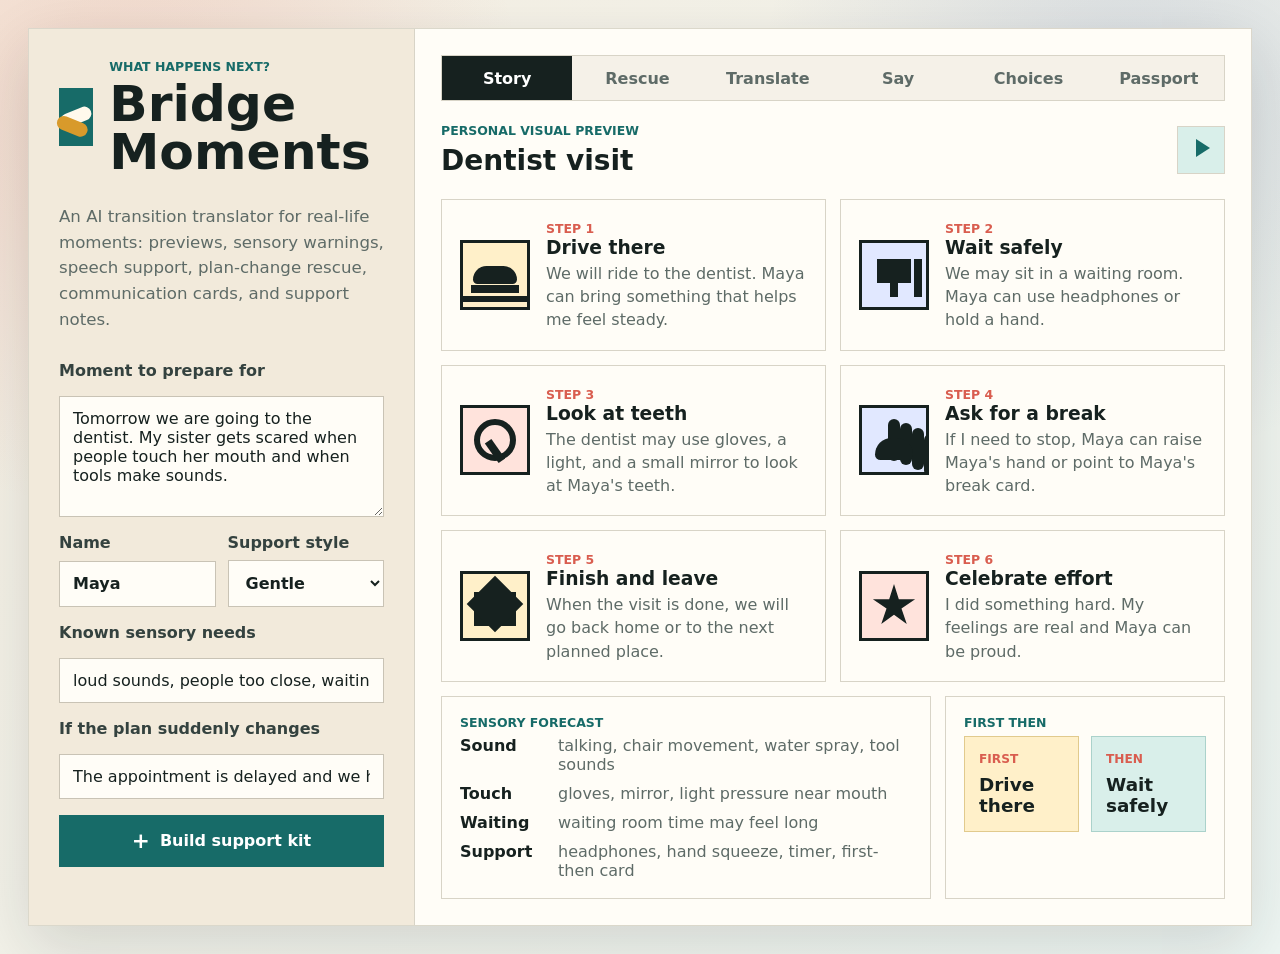
==== index.html @ cb59400e "Initial Bridge Moments prototype" ====
<!doctype html>
<html lang="en">
  <head>
    <meta charset="UTF-8" />
    <meta name="viewport" content="width=device-width, initial-scale=1.0" />
    <title>Bridge Moments</title>
    <link rel="stylesheet" href="styles.css" />
  </head>
  <body>
    <main class="app-shell">
      <section class="workspace" aria-label="Bridge Moments app">
        <aside class="side-panel">
          <div class="brand-lockup">
            <div class="brand-mark" aria-hidden="true"><span></span><span></span></div>
            <div>
              <p class="eyebrow">What happens next?</p>
              <h1>Bridge Moments</h1>
            </div>
          </div>

          <p class="mission">
            An AI transition translator for real-life moments: previews, sensory
            warnings, speech support, plan-change rescue, communication cards,
            and support notes.
          </p>

          <form id="momentForm" class="moment-form">
            <label for="scenario">Moment to prepare for</label>
            <textarea id="scenario" rows="5">Tomorrow we are going to the dentist. My sister gets scared when people touch her mouth and when tools make sounds.</textarea>

            <div class="field-grid">
              <label>
                Name
                <input id="personName" value="Maya" />
              </label>
              <label>
                Support style
                <select id="supportStyle">
                  <option value="gentle">Gentle</option>
                  <option value="direct">Direct</option>
                  <option value="extra-simple">Extra simple</option>
                </select>
              </label>
            </div>

            <label for="sensory">Known sensory needs</label>
            <input id="sensory" value="loud sounds, people too close, waiting" />

            <label for="changeInput">If the plan suddenly changes</label>
            <input id="changeInput" value="The appointment is delayed and we have to wait 20 minutes." />

            <button class="primary-action" type="submit">
              <span aria-hidden="true">+</span>
              Build support kit
            </button>
          </form>
        </aside>

        <section class="main-panel">
          <nav class="tabs" aria-label="Bridge Moments views">
            <button class="tab active" data-view="story" type="button">Story</button>
            <button class="tab" data-view="rescue" type="button">Rescue</button>
            <button class="tab" data-view="translate" type="button">Translate</button>
            <button class="tab" data-view="say" type="button">Say</button>
            <button class="tab" data-view="choices" type="button">Choices</button>
            <button class="tab" data-view="passport" type="button">Passport</button>
          </nav>

          <section class="view active" id="storyView">
            <div class="view-header">
              <div>
                <p class="eyebrow">Personal visual preview</p>
                <h2 id="storyTitle">Dentist visit</h2>
              </div>
              <button class="icon-button" id="readStory" type="button" aria-label="Read story aloud" title="Read aloud">
                <span class="play-glyph" aria-hidden="true"></span>
              </button>
            </div>

            <div class="story-grid" id="storyGrid"></div>

            <div class="support-strip">
              <article class="mini-panel">
                <p class="eyebrow">Sensory forecast</p>
                <div id="forecastList" class="forecast-list"></div>
              </article>
              <article class="mini-panel">
                <p class="eyebrow">First then</p>
                <div class="first-then">
                  <div><strong>First</strong><span id="firstStep">Drive there</span></div>
                  <div><strong>Then</strong><span id="thenStep">Wait safely</span></div>
                </div>
              </article>
            </div>
          </section>

          <section class="view" id="rescueView">
            <div class="view-header">
              <div>
                <p class="eyebrow">Plan change rescue</p>
                <h2>When things change</h2>
              </div>
              <button class="small-action" id="readRescue" type="button">Read</button>
            </div>
            <div class="rescue-layout">
              <article class="rescue-card">
                <span class="status-dot"></span>
                <h3>The plan changed.</h3>
                <p id="changeSummary">The appointment is delayed and we have to wait 20 minutes.</p>
              </article>
              <div class="rescue-steps" id="rescueSteps"></div>
            </div>
          </section>

          <section class="view" id="translateView">
            <div class="view-header">
              <div>
                <p class="eyebrow">EasyWorld translator</p>
                <h2>Make confusing words simple</h2>
              </div>
              <button class="small-action" id="translateButton" type="button">Translate</button>
            </div>
            <div class="translator">
              <label for="hardText">Paste a sign, note, instruction, or schedule</label>
              <textarea id="hardText" rows="5">Please remain seated in the waiting area until the hygienist calls your name. The exam may include x-rays and cleaning.</textarea>
              <div class="translation-output" id="translationOutput"></div>
            </div>
          </section>

          <section class="view" id="choicesView">
            <div class="view-header">
              <div>
                <p class="eyebrow">During the moment</p>
                <h2>Communication board</h2>
              </div>
            </div>
            <div class="choice-grid" id="choiceGrid"></div>
          </section>

          <section class="view" id="sayView">
            <div class="view-header">
              <div>
                <p class="eyebrow">Speech and AAC bridge</p>
                <h2>Understand what I mean</h2>
              </div>
              <button class="small-action" id="speakPhrase" type="button">Speak</button>
            </div>
            <div class="speech-layout">
              <article class="phrase-builder">
                <p id="phraseOutput">I want water.</p>
                <div class="phrase-columns" id="phraseColumns"></div>
              </article>
              <article class="guess-panel">
                <p class="eyebrow">Intent decoder</p>
                <h3>When sounds, pointing, or objects are unclear</h3>
                <div class="decoder-grid">
                  <label for="soundInput">
                    Sound heard
                    <input id="soundInput" value="ss oo" placeholder="ex: wa, ba, ss oo" />
                  </label>
                  <label for="objectInput">
                    Object or place
                    <input id="objectInput" value="cup" placeholder="ex: cup, shoes, door" />
                  </label>
                  <label for="gestureInput">
                    Gesture
                    <select id="gestureInput">
                      <option value="brought object">brought object</option>
                      <option value="pointing">pointing</option>
                      <option value="grabbing hand">grabbing hand</option>
                      <option value="pushing away">pushing away</option>
                      <option value="crying">crying</option>
                    </select>
                  </label>
                  <button class="small-action" id="decodeButton" type="button">Decode</button>
                </div>
                <div class="decode-output" id="decodeOutput"></div>
                <div class="clue-grid" id="clueGrid"></div>
                <div class="guess-output" id="guessOutput"></div>
              </article>
            </div>
          </section>

          <section class="view" id="passportView">
            <div class="view-header">
              <div>
                <p class="eyebrow">Shareable support card</p>
                <h2>My Voice Passport</h2>
              </div>
              <button class="small-action" id="copyPassport" type="button">Copy</button>
            </div>
            <article class="passport-card">
              <div class="passport-top">
                <div class="avatar" aria-hidden="true">M</div>
                <div>
                  <h3 id="passportName">Maya</h3>
                  <p>I understand best with short words, visuals, and time to answer.</p>
                </div>
              </div>
              <div class="passport-list" id="passportList"></div>
            </article>
          </section>
        </section>
      </section>
    </main>

    <script src="app.js"></script>
  </body>
</html>
---- styles.css ----
:root {
  color-scheme: light;
  --ink: #16211f;
  --muted: #5e6b67;
  --paper: #f8f6ef;
  --panel: #fffdf7;
  --line: #d8d4c7;
  --teal: #176b68;
  --teal-2: #d9efea;
  --coral: #d95d4f;
  --coral-2: #ffe3dc;
  --gold: #d89a2b;
  --gold-2: #fff0c9;
  --blue: #4864a8;
  --blue-2: #e1e8ff;
  --shadow: 0 22px 60px rgba(24, 30, 28, 0.14);
}

* {
  box-sizing: border-box;
}

body {
  margin: 0;
  min-height: 100vh;
  font-family:
    Inter, ui-sans-serif, system-ui, -apple-system, BlinkMacSystemFont, "Segoe UI",
    sans-serif;
  color: var(--ink);
  background:
    radial-gradient(circle at 10% 12%, rgba(217, 93, 79, 0.18), transparent 28%),
    radial-gradient(circle at 88% 10%, rgba(72, 100, 168, 0.16), transparent 26%),
    linear-gradient(135deg, #f6efe2 0%, #eef6f3 100%);
}

button,
input,
select,
textarea {
  font: inherit;
}

.app-shell {
  min-height: 100vh;
  padding: 28px;
  display: grid;
  place-items: center;
}

.workspace {
  width: min(1280px, 100%);
  min-height: min(780px, calc(100vh - 56px));
  display: grid;
  grid-template-columns: 386px 1fr;
  background: rgba(255, 253, 247, 0.9);
  border: 1px solid rgba(216, 212, 199, 0.9);
  box-shadow: var(--shadow);
  overflow: hidden;
}

.side-panel {
  padding: 30px;
  background: #f2eadb;
  border-right: 1px solid var(--line);
}

.brand-lockup,
.passport-top,
.view-header {
  display: flex;
  align-items: center;
  justify-content: space-between;
  gap: 16px;
}

.brand-lockup {
  justify-content: flex-start;
}

.brand-mark {
  width: 58px;
  height: 58px;
  position: relative;
  display: grid;
  place-items: center;
  background: var(--teal);
}

.brand-mark span {
  position: absolute;
  width: 32px;
  height: 14px;
  border-radius: 18px;
  background: #fff9ec;
  transform: rotate(-22deg);
}

.brand-mark span + span {
  background: var(--gold);
  transform: rotate(22deg) translateY(10px);
}

.eyebrow {
  margin: 0 0 6px;
  color: var(--teal);
  font-size: 0.78rem;
  font-weight: 800;
  letter-spacing: 0;
  text-transform: uppercase;
}

h1,
h2,
h3,
p {
  margin-top: 0;
}

h1 {
  margin-bottom: 0;
  font-size: clamp(2rem, 4vw, 3.15rem);
  line-height: 0.95;
}

h2 {
  margin-bottom: 0;
  font-size: 1.75rem;
}

h3 {
  margin-bottom: 4px;
}

.mission {
  margin: 28px 0;
  color: var(--muted);
  font-size: 1.04rem;
  line-height: 1.55;
}

.moment-form {
  display: grid;
  gap: 16px;
}

label {
  display: grid;
  gap: 8px;
  color: #34423f;
  font-weight: 750;
}

textarea,
input,
select {
  width: 100%;
  border: 1px solid #c9c3b5;
  background: #fffdf7;
  color: var(--ink);
  padding: 12px 13px;
  outline: none;
}

textarea:focus,
input:focus,
select:focus {
  border-color: var(--teal);
  box-shadow: 0 0 0 3px rgba(23, 107, 104, 0.15);
}

.field-grid {
  display: grid;
  grid-template-columns: 1fr 1fr;
  gap: 12px;
}

.primary-action {
  min-height: 52px;
  border: 0;
  color: white;
  background: var(--teal);
  font-weight: 850;
  cursor: pointer;
  display: inline-flex;
  align-items: center;
  justify-content: center;
  gap: 10px;
}

.primary-action span {
  font-size: 1.35rem;
  line-height: 1;
}

.main-panel {
  padding: 26px;
  background: var(--panel);
  display: grid;
  grid-template-rows: auto 1fr;
  gap: 22px;
}

.tabs {
  width: 100%;
  display: grid;
  grid-template-columns: repeat(6, minmax(0, 1fr));
  border: 1px solid var(--line);
  background: #f5f1e8;
}

.tab {
  min-height: 44px;
  border: 0;
  background: transparent;
  color: var(--muted);
  font-weight: 800;
  cursor: pointer;
  padding: 0 10px;
}

.tab.active {
  background: var(--ink);
  color: white;
}

.view {
  display: none;
}

.view.active {
  display: block;
}

.icon-button {
  width: 48px;
  aspect-ratio: 1;
  border: 1px solid var(--line);
  background: var(--teal-2);
  color: var(--teal);
  cursor: pointer;
  font-weight: 900;
}

.play-glyph {
  display: inline-block;
  width: 0;
  height: 0;
  margin-left: 4px;
  border-top: 9px solid transparent;
  border-bottom: 9px solid transparent;
  border-left: 14px solid currentColor;
}

.story-grid {
  margin-top: 22px;
  display: grid;
  grid-template-columns: repeat(2, minmax(0, 1fr));
  gap: 14px;
}

.story-card,
.choice-card,
.passport-card,
.mini-panel,
.rescue-card,
.rescue-step,
.translation-output,
.simple-line,
.phrase-builder,
.guess-panel,
.guess-output,
.decode-output {
  border: 1px solid var(--line);
  background: #fffdf7;
}

.story-card {
  min-height: 132px;
  padding: 18px;
  display: grid;
  grid-template-columns: 70px 1fr;
  gap: 16px;
  align-items: center;
}

.pictogram,
.choice-icon,
.avatar {
  display: grid;
  place-items: center;
  color: var(--ink);
  font-weight: 900;
}

.pictogram {
  width: 70px;
  aspect-ratio: 1;
  border: 3px solid currentColor;
  background: var(--gold-2);
  position: relative;
  overflow: hidden;
}

.pictogram::before,
.pictogram::after {
  content: "";
  position: absolute;
  background: currentColor;
}

.icon-car::before {
  width: 44px;
  height: 18px;
  border-radius: 18px 18px 6px 6px;
}

.icon-car::after {
  width: 48px;
  height: 8px;
  bottom: 14px;
  box-shadow: -14px 10px 0 -1px currentColor, 14px 10px 0 -1px currentColor;
}

.icon-chair::before {
  width: 34px;
  height: 24px;
  top: 16px;
}

.icon-chair::after {
  width: 8px;
  height: 38px;
  bottom: 10px;
  box-shadow: 24px 0 0 currentColor;
}

.icon-mirror::before {
  width: 30px;
  height: 30px;
  border-radius: 50%;
  border: 6px solid currentColor;
  background: transparent;
}

.icon-mirror::after {
  width: 8px;
  height: 24px;
  bottom: 9px;
  transform: rotate(-35deg);
}

.icon-hand::before {
  width: 12px;
  height: 42px;
  border-radius: 10px;
  box-shadow:
    12px 4px 0 currentColor,
    24px 9px 0 currentColor,
    36px 15px 0 currentColor;
}

.icon-hand::after {
  width: 38px;
  height: 22px;
  bottom: 12px;
  border-radius: 18px 18px 6px 6px;
}

.icon-home::before {
  width: 42px;
  height: 34px;
  bottom: 12px;
}

.icon-home::after {
  width: 40px;
  height: 40px;
  transform: rotate(45deg);
  top: 10px;
}

.icon-star::before {
  width: 44px;
  height: 44px;
  clip-path: polygon(50% 0, 61% 35%, 98% 35%, 67% 56%, 79% 91%, 50% 70%, 21% 91%, 33% 56%, 2% 35%, 39% 35%);
}

.story-card:nth-child(2n) .pictogram,
.choice-card:nth-child(2n) .choice-icon {
  background: var(--blue-2);
}

.story-card:nth-child(3n) .pictogram,
.choice-card:nth-child(3n) .choice-icon {
  background: var(--coral-2);
}

.step-number {
  color: var(--coral);
  font-size: 0.78rem;
  font-weight: 900;
  text-transform: uppercase;
}

.story-card p,
.choice-card p,
.passport-card p,
.rescue-card p,
.rescue-step p {
  margin-bottom: 0;
  color: var(--muted);
  line-height: 1.45;
}

.support-strip {
  margin-top: 14px;
  display: grid;
  grid-template-columns: 1.4fr 0.8fr;
  gap: 14px;
}

.mini-panel {
  padding: 18px;
}

.forecast-list,
.rescue-steps,
.translation-output {
  display: grid;
  gap: 10px;
}

.forecast-item {
  display: grid;
  grid-template-columns: 88px 1fr;
  gap: 10px;
  align-items: start;
  color: var(--muted);
}

.forecast-item strong {
  color: var(--ink);
}

.first-then {
  display: grid;
  grid-template-columns: 1fr 1fr;
  gap: 12px;
}

.first-then div {
  min-height: 96px;
  display: grid;
  align-content: center;
  gap: 8px;
  padding: 14px;
  background: var(--gold-2);
  border: 1px solid #e1ca8d;
}

.first-then div + div {
  background: var(--teal-2);
  border-color: #abd2cb;
}

.first-then strong {
  color: var(--coral);
  text-transform: uppercase;
  font-size: 0.76rem;
}

.first-then span {
  font-size: 1.15rem;
  font-weight: 900;
}

.small-action {
  min-height: 40px;
  border: 1px solid var(--line);
  background: var(--ink);
  color: white;
  padding: 0 18px;
  font-weight: 850;
  cursor: pointer;
}

.rescue-layout,
.translator,
.speech-layout {
  margin-top: 22px;
  display: grid;
  gap: 14px;
}

.speech-layout {
  grid-template-columns: 1fr 1fr;
}

.phrase-builder,
.guess-panel {
  padding: 20px;
}

#phraseOutput {
  min-height: 86px;
  display: grid;
  place-items: center;
  margin-bottom: 16px;
  padding: 16px;
  background: var(--teal);
  color: white;
  font-size: 2rem;
  line-height: 1.15;
  font-weight: 900;
  text-align: center;
}

.phrase-columns {
  display: grid;
  grid-template-columns: repeat(3, minmax(0, 1fr));
  gap: 12px;
}

.phrase-column {
  display: grid;
  align-content: start;
  gap: 8px;
}

.phrase-column h3 {
  font-size: 0.9rem;
  color: var(--muted);
}

.word-chip,
.clue-chip {
  min-height: 48px;
  border: 1px solid var(--line);
  background: #f7f2e7;
  color: var(--ink);
  font-weight: 850;
  cursor: pointer;
  text-align: center;
}

.word-chip.active,
.clue-chip.active {
  background: var(--gold-2);
  border-color: var(--gold);
}

.clue-grid {
  margin: 14px 0;
  display: grid;
  grid-template-columns: repeat(2, minmax(0, 1fr));
  gap: 8px;
}

.decoder-grid {
  margin-top: 14px;
  display: grid;
  grid-template-columns: 1fr 1fr;
  gap: 10px;
}

.decoder-grid .small-action {
  align-self: end;
}

.decode-output,
.guess-output {
  padding: 16px;
  margin-top: 12px;
  background: var(--blue-2);
}

.decode-output {
  background: var(--gold-2);
}

.decode-output strong,
.guess-output strong {
  display: block;
  margin-bottom: 8px;
}

.rescue-card {
  padding: 22px;
  background: var(--coral-2);
  position: relative;
}

.status-dot {
  width: 14px;
  aspect-ratio: 1;
  display: inline-block;
  background: var(--coral);
  margin-bottom: 12px;
}

.rescue-steps {
  grid-template-columns: repeat(5, minmax(0, 1fr));
}

.rescue-step {
  min-height: 172px;
  padding: 16px;
}

.rescue-step span {
  width: 34px;
  aspect-ratio: 1;
  display: grid;
  place-items: center;
  margin-bottom: 14px;
  background: var(--teal);
  color: white;
  font-weight: 900;
}

.translator textarea {
  resize: vertical;
}

.translation-output {
  padding: 14px;
  background: #f7f2e7;
}

.simple-line {
  padding: 14px;
  background: #fffdf7;
  color: var(--ink);
  font-weight: 750;
}

.choice-grid {
  margin-top: 22px;
  display: grid;
  grid-template-columns: repeat(3, minmax(0, 1fr));
  gap: 14px;
}

.choice-card {
  min-height: 144px;
  padding: 18px;
  display: grid;
  gap: 14px;
  text-align: left;
  cursor: pointer;
}

.choice-icon,
.avatar {
  width: 54px;
  aspect-ratio: 1;
  background: var(--teal-2);
  font-size: 1rem;
  letter-spacing: 0;
}

.passport-card {
  margin-top: 22px;
  padding: 24px;
}

.avatar {
  flex: 0 0 auto;
  background: var(--coral);
  color: white;
}

.passport-list {
  margin-top: 20px;
  display: grid;
  grid-template-columns: repeat(2, minmax(0, 1fr));
  gap: 12px;
}

.passport-item {
  padding: 14px;
  background: #f7f2e7;
  border-left: 5px solid var(--teal);
}

.passport-item strong {
  display: block;
  margin-bottom: 5px;
}

@media (max-width: 900px) {
  .app-shell {
    padding: 0;
  }

  .workspace {
    min-height: 100vh;
    grid-template-columns: 1fr;
  }

  .side-panel {
    border-right: 0;
    border-bottom: 1px solid var(--line);
  }

  .story-grid,
  .choice-grid,
  .passport-list,
  .support-strip,
  .rescue-steps,
  .speech-layout,
  .phrase-columns {
    grid-template-columns: 1fr;
  }
}

@media (max-width: 520px) {
  .side-panel,
  .main-panel {
    padding: 20px;
  }

  .tabs {
    grid-template-columns: 1fr;
    width: 100%;
  }

  .field-grid,
  .first-then {
    grid-template-columns: 1fr;
  }

  .story-card {
    grid-template-columns: 56px 1fr;
    min-height: 126px;
  }

  .pictogram {
    width: 56px;
  }
}
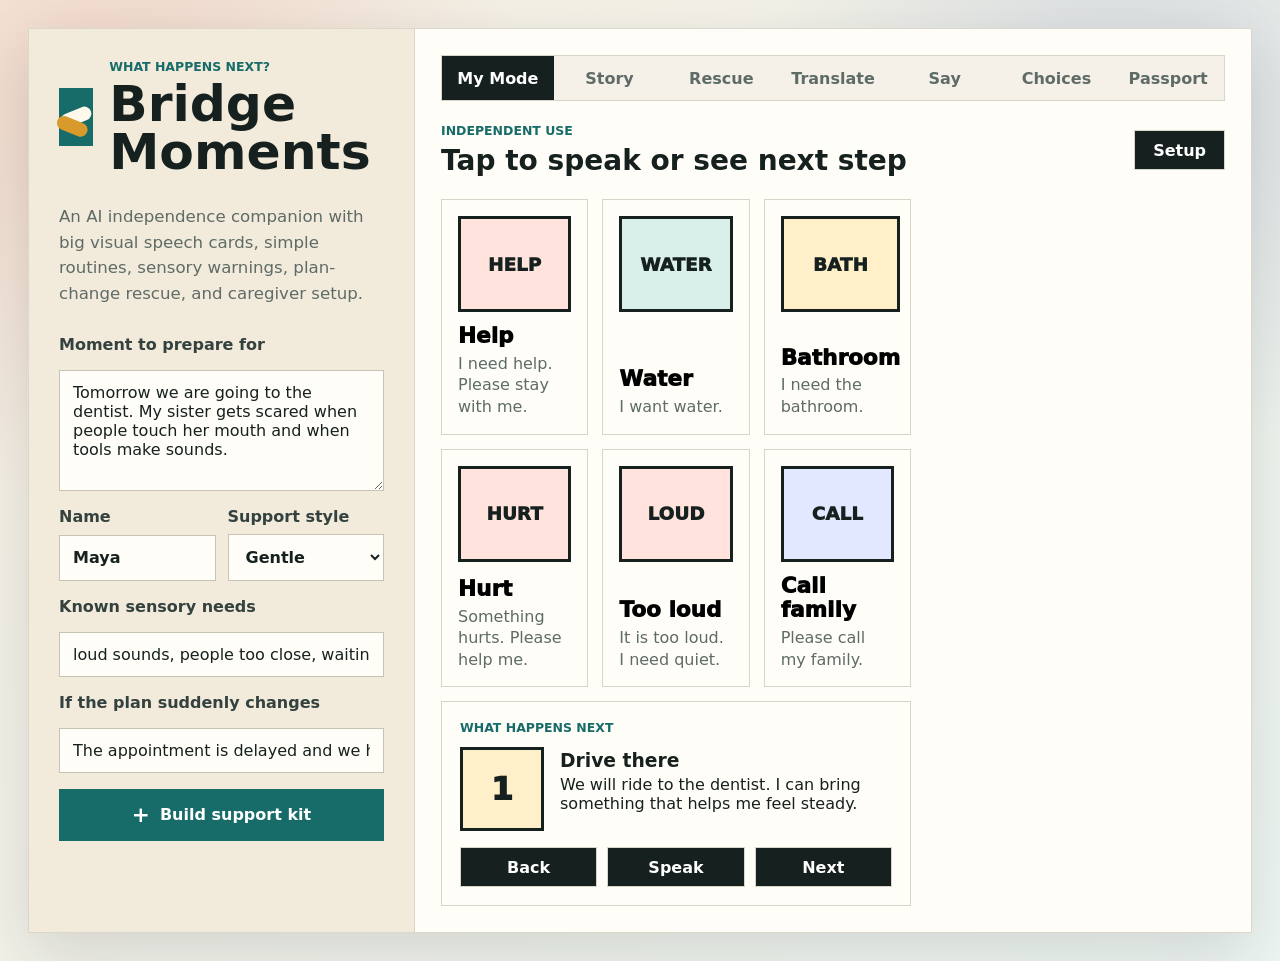
==== commit 691318e5: "Add independence mode and custom speech cards" ====
--- a/index.html
+++ b/index.html
@@ -19,9 +19,8 @@
           </div>
 
           <p class="mission">
-            An AI transition translator for real-life moments: previews, sensory
-            warnings, speech support, plan-change rescue, communication cards,
-            and support notes.
+            An AI independence companion with big visual speech cards, simple
+            routines, sensory warnings, plan-change rescue, and caregiver setup.
           </p>
 
           <form id="momentForm" class="moment-form">
@@ -58,7 +57,8 @@
 
         <section class="main-panel">
           <nav class="tabs" aria-label="Bridge Moments views">
-            <button class="tab active" data-view="story" type="button">Story</button>
+            <button class="tab active" data-view="assist" type="button">My Mode</button>
+            <button class="tab" data-view="story" type="button">Story</button>
             <button class="tab" data-view="rescue" type="button">Rescue</button>
             <button class="tab" data-view="translate" type="button">Translate</button>
             <button class="tab" data-view="say" type="button">Say</button>
@@ -66,7 +66,60 @@
             <button class="tab" data-view="passport" type="button">Passport</button>
           </nav>
 
-          <section class="view active" id="storyView">
+          <section class="view active" id="assistView">
+            <div class="view-header">
+              <div>
+                <p class="eyebrow">Independent use</p>
+                <h2>Tap to speak or see next step</h2>
+              </div>
+              <button class="small-action" id="caregiverToggle" type="button">Setup</button>
+            </div>
+
+            <div class="assist-layout">
+              <section class="person-mode" aria-label="Personal communication cards">
+                <div class="assist-card-grid" id="assistCards"></div>
+                <article class="now-step">
+                  <p class="eyebrow">What happens next</p>
+                  <div class="now-step-body">
+                    <div class="step-visual" id="currentStepIcon" aria-hidden="true">1</div>
+                    <div>
+                      <h3 id="currentStepTitle">Drive there</h3>
+                      <p id="currentStepText">We will ride to the dentist.</p>
+                    </div>
+                  </div>
+                  <div class="step-controls">
+                    <button class="small-action" id="prevStep" type="button">Back</button>
+                    <button class="small-action" id="speakStep" type="button">Speak</button>
+                    <button class="small-action" id="nextStep" type="button">Next</button>
+                  </div>
+                </article>
+              </section>
+
+              <aside class="caregiver-setup" id="caregiverSetup">
+                <p class="eyebrow">Caregiver setup</p>
+                <h3>Add a custom card</h3>
+                <label for="cardLabel">Card label</label>
+                <input id="cardLabel" value="Mom" />
+                <label for="cardPhrase">Spoken phrase</label>
+                <input id="cardPhrase" value="Please call my mom." />
+                <label for="cardKind">Visual color</label>
+                <select id="cardKind">
+                  <option value="need">Need</option>
+                  <option value="body">Body</option>
+                  <option value="place">Place</option>
+                  <option value="person">Person</option>
+                </select>
+                <label for="cardPhoto">Optional real photo</label>
+                <input id="cardPhoto" type="file" accept="image/*" />
+                <button class="primary-action" id="addCard" type="button">
+                  <span aria-hidden="true">+</span>
+                  Add card
+                </button>
+              </aside>
+            </div>
+          </section>
+
+          <section class="view" id="storyView">
             <div class="view-header">
               <div>
                 <p class="eyebrow">Personal visual preview</p>
--- a/styles.css
+++ b/styles.css
@@ -203,7 +203,7 @@
 .tabs {
   width: 100%;
   display: grid;
-  grid-template-columns: repeat(6, minmax(0, 1fr));
+  grid-template-columns: repeat(7, minmax(0, 1fr));
   border: 1px solid var(--line);
   background: #f5f1e8;
 }
@@ -269,9 +269,125 @@
 .phrase-builder,
 .guess-panel,
 .guess-output,
-.decode-output {
+.decode-output,
+.assist-card,
+.now-step,
+.caregiver-setup {
   border: 1px solid var(--line);
   background: #fffdf7;
+}
+
+.assist-layout {
+  margin-top: 22px;
+  display: grid;
+  grid-template-columns: 1fr 300px;
+  gap: 14px;
+  align-items: start;
+}
+
+.person-mode {
+  display: grid;
+  gap: 14px;
+}
+
+.assist-card-grid {
+  display: grid;
+  grid-template-columns: repeat(3, minmax(0, 1fr));
+  gap: 14px;
+}
+
+.assist-card {
+  min-height: 178px;
+  padding: 16px;
+  display: grid;
+  grid-template-rows: 1fr auto;
+  gap: 12px;
+  cursor: pointer;
+  text-align: left;
+}
+
+.assist-visual {
+  min-height: 96px;
+  display: grid;
+  place-items: center;
+  overflow: hidden;
+  background: var(--teal-2);
+  border: 3px solid var(--ink);
+  color: var(--ink);
+  font-size: 1.15rem;
+  font-weight: 950;
+  text-align: center;
+}
+
+.assist-visual img {
+  width: 100%;
+  height: 100%;
+  object-fit: cover;
+}
+
+.assist-card[data-kind="body"] .assist-visual {
+  background: var(--coral-2);
+}
+
+.assist-card[data-kind="place"] .assist-visual {
+  background: var(--gold-2);
+}
+
+.assist-card[data-kind="person"] .assist-visual {
+  background: var(--blue-2);
+}
+
+.assist-label {
+  display: block;
+  font-size: 1.35rem;
+  line-height: 1.15;
+  font-weight: 950;
+}
+
+.assist-phrase {
+  display: block;
+  margin-top: 4px;
+  color: var(--muted);
+  line-height: 1.35;
+}
+
+.now-step,
+.caregiver-setup {
+  padding: 18px;
+}
+
+.now-step-body {
+  display: grid;
+  grid-template-columns: 84px 1fr;
+  gap: 16px;
+  align-items: center;
+  margin: 12px 0 16px;
+}
+
+.step-visual {
+  width: 84px;
+  aspect-ratio: 1;
+  display: grid;
+  place-items: center;
+  background: var(--gold-2);
+  border: 3px solid var(--ink);
+  font-size: 2rem;
+  font-weight: 950;
+}
+
+.step-controls {
+  display: grid;
+  grid-template-columns: repeat(3, 1fr);
+  gap: 10px;
+}
+
+.caregiver-setup {
+  display: none;
+  gap: 12px;
+}
+
+.caregiver-setup.open {
+  display: grid;
 }
 
 .story-card {
@@ -709,7 +825,9 @@
   .support-strip,
   .rescue-steps,
   .speech-layout,
-  .phrase-columns {
+  .phrase-columns,
+  .assist-layout,
+  .assist-card-grid {
     grid-template-columns: 1fr;
   }
 }
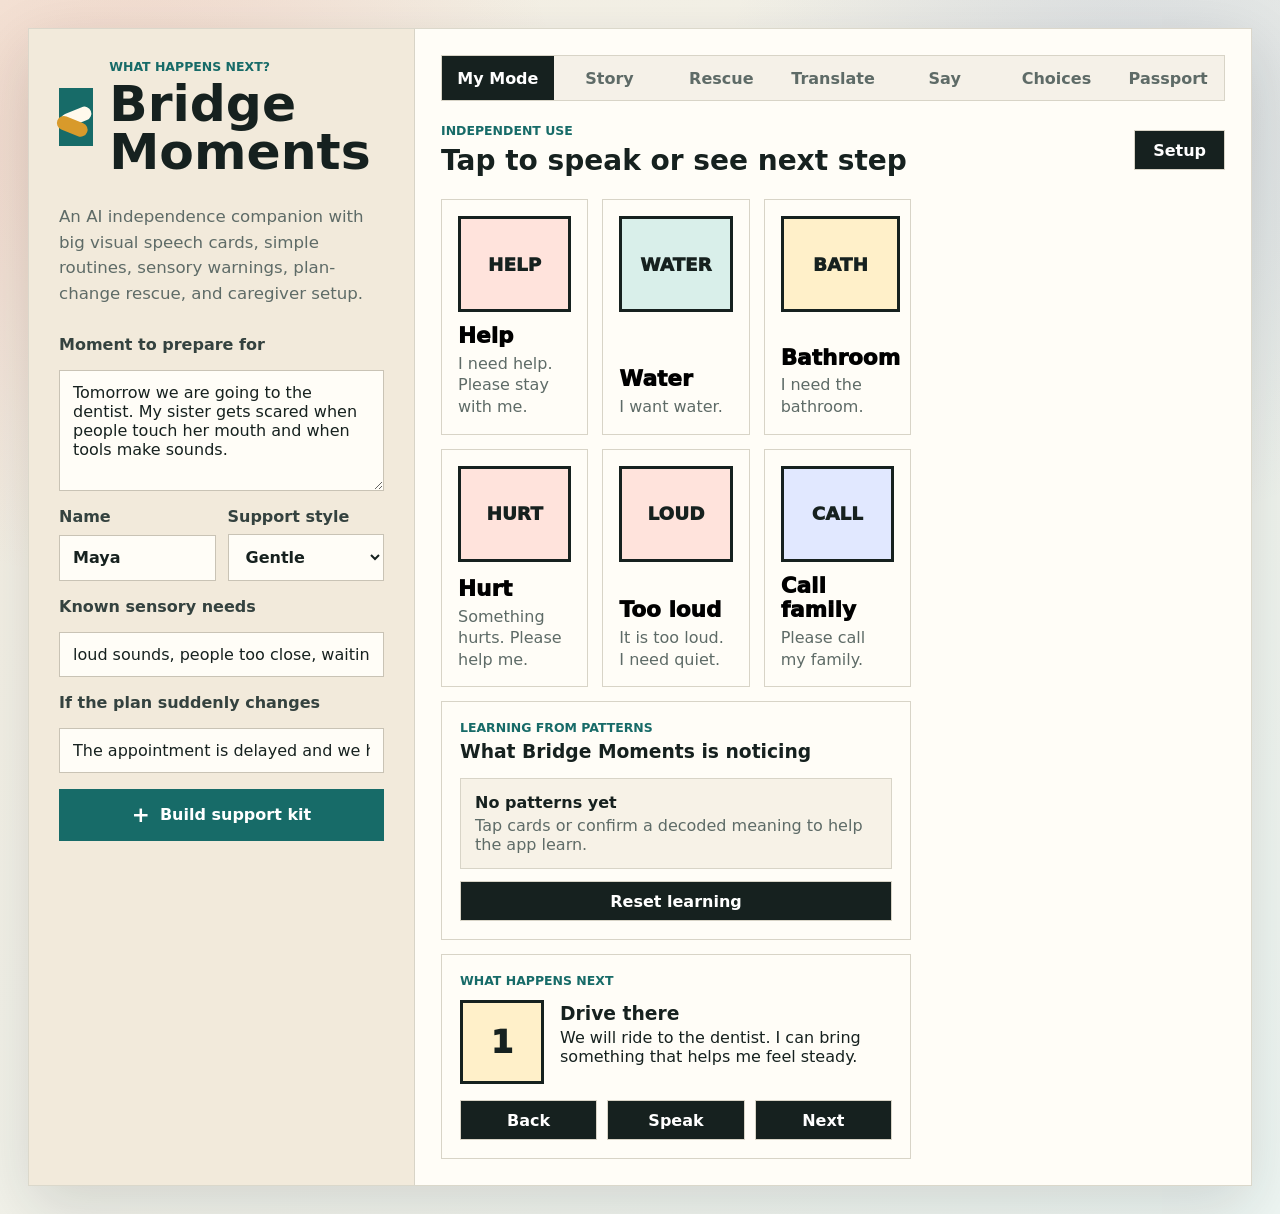
==== commit 37f63d01: "Add adaptive pattern learning" ====
--- a/index.html
+++ b/index.html
@@ -78,6 +78,14 @@
             <div class="assist-layout">
               <section class="person-mode" aria-label="Personal communication cards">
                 <div class="assist-card-grid" id="assistCards"></div>
+                <article class="learning-panel">
+                  <div>
+                    <p class="eyebrow">Learning from patterns</p>
+                    <h3>What Bridge Moments is noticing</h3>
+                  </div>
+                  <div class="pattern-list" id="patternList"></div>
+                  <button class="small-action" id="resetLearning" type="button">Reset learning</button>
+                </article>
                 <article class="now-step">
                   <p class="eyebrow">What happens next</p>
                   <div class="now-step-body">
@@ -228,6 +236,7 @@
                   <button class="small-action" id="decodeButton" type="button">Decode</button>
                 </div>
                 <div class="decode-output" id="decodeOutput"></div>
+                <div class="confirm-row" id="confirmRow"></div>
                 <div class="clue-grid" id="clueGrid"></div>
                 <div class="guess-output" id="guessOutput"></div>
               </article>
--- a/styles.css
+++ b/styles.css
@@ -272,7 +272,9 @@
 .decode-output,
 .assist-card,
 .now-step,
-.caregiver-setup {
+.caregiver-setup,
+.learning-panel,
+.pattern-card {
   border: 1px solid var(--line);
   background: #fffdf7;
 }
@@ -352,8 +354,33 @@
 }
 
 .now-step,
-.caregiver-setup {
+.caregiver-setup,
+.learning-panel {
   padding: 18px;
+}
+
+.learning-panel {
+  display: grid;
+  gap: 12px;
+}
+
+.pattern-list {
+  display: grid;
+  gap: 10px;
+}
+
+.pattern-card {
+  padding: 14px;
+  background: #f7f2e7;
+}
+
+.pattern-card strong {
+  display: block;
+  margin-bottom: 4px;
+}
+
+.pattern-card span {
+  color: var(--muted);
 }
 
 .now-step-body {
@@ -698,6 +725,13 @@
 .guess-output strong {
   display: block;
   margin-bottom: 8px;
+}
+
+.confirm-row {
+  display: grid;
+  grid-template-columns: repeat(3, minmax(0, 1fr));
+  gap: 8px;
+  margin-top: 10px;
 }
 
 .rescue-card {
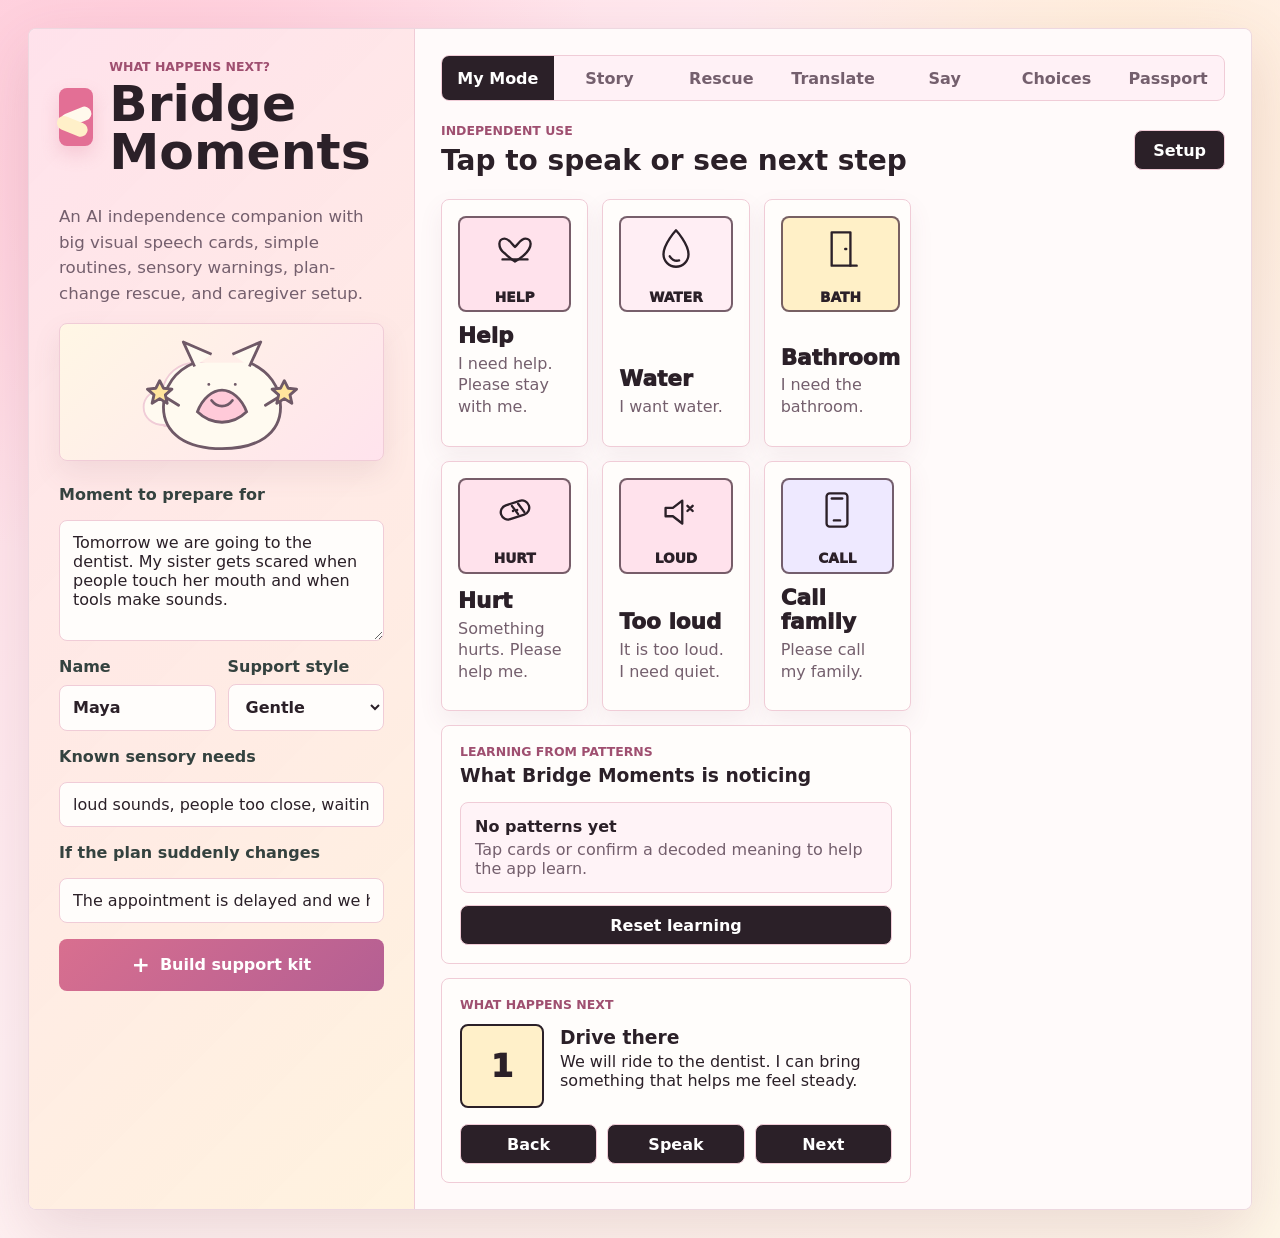
==== commit 3fe49615: "Add cute icon picker and card deletion" ====
--- a/index.html
+++ b/index.html
@@ -22,6 +22,20 @@
             An AI independence companion with big visual speech cards, simple
             routines, sensory warnings, plan-change rescue, and caregiver setup.
           </p>
+
+          <div class="mascot-card" aria-hidden="true">
+            <svg viewBox="0 0 180 132">
+              <path class="mascot-cloud" d="M29 101c-13 0-22-8-22-19 0-10 8-18 20-18 3-17 17-29 35-29 14 0 27 7 34 19 5-3 11-5 18-5 18 0 32 13 32 29 0 14-10 24-24 24H29Z"/>
+              <path class="mascot-body" d="M61 35c-20 8-33 25-33 47 0 28 24 44 62 44s62-16 62-44c0-22-13-39-33-47"/>
+              <path class="mascot-ear" d="M61 39 49 13l30 13"/>
+              <path class="mascot-ear" d="m119 39 12-26-30 13"/>
+              <path class="mascot-belly" d="M64 87c5-14 16-23 26-23s21 9 26 23c-7 7-16 11-26 11s-19-4-26-11Z"/>
+              <path class="mascot-face" d="M76 58h.1M104 58h.1M79 75c6 8 16 8 22 0"/>
+              <path class="mascot-arm" d="M44 80 23 67M136 80l21-13"/>
+              <path class="mascot-star" d="m24 54 4 8 9 1-7 6 2 9-8-5-8 5 2-9-7-6 9-1 4-8Z"/>
+              <path class="mascot-star" d="m156 54 4 8 9 1-7 6 2 9-8-5-8 5 2-9-7-6 9-1 4-8Z"/>
+            </svg>
+          </div>
 
           <form id="momentForm" class="moment-form">
             <label for="scenario">Moment to prepare for</label>
@@ -116,6 +130,17 @@
                   <option value="body">Body</option>
                   <option value="place">Place</option>
                   <option value="person">Person</option>
+                </select>
+                <label for="cardIcon">Cute icon</label>
+                <select id="cardIcon">
+                  <option value="buddy">Helper buddy</option>
+                  <option value="drop">Water drop</option>
+                  <option value="snack">Snack</option>
+                  <option value="heart">Comfort heart</option>
+                  <option value="home">Home</option>
+                  <option value="star">Good job star</option>
+                  <option value="phone">Phone</option>
+                  <option value="card">Simple card</option>
                 </select>
                 <label for="cardPhoto">Optional real photo</label>
                 <input id="cardPhoto" type="file" accept="image/*" />
--- a/styles.css
+++ b/styles.css
@@ -1,19 +1,21 @@
 :root {
   color-scheme: light;
-  --ink: #16211f;
-  --muted: #5e6b67;
-  --paper: #f8f6ef;
-  --panel: #fffdf7;
-  --line: #d8d4c7;
-  --teal: #176b68;
-  --teal-2: #d9efea;
-  --coral: #d95d4f;
-  --coral-2: #ffe3dc;
-  --gold: #d89a2b;
+  --ink: #2b2028;
+  --muted: #745f6d;
+  --paper: #fff1f3;
+  --panel: #fffafa;
+  --line: #f0ccd7;
+  --teal: #5d8f89;
+  --teal-2: #dff5f0;
+  --coral: #e36f95;
+  --coral-2: #ffe1eb;
+  --gold: #d99f54;
   --gold-2: #fff0c9;
-  --blue: #4864a8;
-  --blue-2: #e1e8ff;
-  --shadow: 0 22px 60px rgba(24, 30, 28, 0.14);
+  --blue: #7a77b8;
+  --blue-2: #ece9ff;
+  --pink: #ffb4c8;
+  --pink-2: #ffe6ee;
+  --shadow: 0 22px 60px rgba(128, 74, 96, 0.16);
 }
 
 * {
@@ -28,9 +30,9 @@
     sans-serif;
   color: var(--ink);
   background:
-    radial-gradient(circle at 10% 12%, rgba(217, 93, 79, 0.18), transparent 28%),
-    radial-gradient(circle at 88% 10%, rgba(72, 100, 168, 0.16), transparent 26%),
-    linear-gradient(135deg, #f6efe2 0%, #eef6f3 100%);
+    radial-gradient(circle at 14% 12%, rgba(255, 180, 200, 0.48), transparent 28%),
+    radial-gradient(circle at 88% 10%, rgba(255, 235, 199, 0.68), transparent 26%),
+    linear-gradient(135deg, #ffd9e4 0%, #fff0f3 42%, #fff7e8 100%);
 }
 
 button,
@@ -52,15 +54,19 @@
   min-height: min(780px, calc(100vh - 56px));
   display: grid;
   grid-template-columns: 386px 1fr;
-  background: rgba(255, 253, 247, 0.9);
-  border: 1px solid rgba(216, 212, 199, 0.9);
+  background: rgba(255, 250, 251, 0.94);
+  border: 1px solid rgba(237, 214, 223, 0.95);
+  border-radius: 8px;
   box-shadow: var(--shadow);
   overflow: hidden;
 }
 
 .side-panel {
   padding: 30px;
-  background: #f2eadb;
+  background:
+    linear-gradient(135deg, rgba(255, 225, 235, 0.96), rgba(255, 241, 219, 0.9)),
+    radial-gradient(circle, rgba(255, 255, 255, 0.65) 1px, transparent 1px);
+  background-size: auto, 18px 18px;
   border-right: 1px solid var(--line);
 }
 
@@ -83,7 +89,9 @@
   position: relative;
   display: grid;
   place-items: center;
-  background: var(--teal);
+  background: var(--coral);
+  border-radius: 8px;
+  box-shadow: 0 8px 18px rgba(216, 111, 143, 0.24);
 }
 
 .brand-mark span {
@@ -96,13 +104,13 @@
 }
 
 .brand-mark span + span {
-  background: var(--gold);
+  background: #fff0c9;
   transform: rotate(22deg) translateY(10px);
 }
 
 .eyebrow {
   margin: 0 0 6px;
-  color: var(--teal);
+  color: #9f4f70;
   font-size: 0.78rem;
   font-weight: 800;
   letter-spacing: 0;
@@ -132,10 +140,61 @@
 }
 
 .mission {
-  margin: 28px 0;
+  margin: 28px 0 16px;
   color: var(--muted);
   font-size: 1.04rem;
   line-height: 1.55;
+}
+
+.mascot-card {
+  height: 138px;
+  margin: 0 0 24px;
+  display: grid;
+  place-items: center;
+  border: 1px solid var(--line);
+  border-radius: 8px;
+  background: linear-gradient(135deg, #fff7e5, #ffe3ed);
+  box-shadow: 0 12px 28px rgba(128, 74, 96, 0.1);
+  overflow: hidden;
+}
+
+.mascot-card svg {
+  width: 170px;
+  height: 126px;
+}
+
+.mascot-cloud {
+  fill: #fffaf0;
+  stroke: #f0ccd7;
+  stroke-width: 2;
+}
+
+.mascot-body,
+.mascot-ear {
+  fill: #fffaf0;
+  stroke: #6f5967;
+  stroke-width: 3;
+  stroke-linejoin: round;
+}
+
+.mascot-belly {
+  fill: #ffcad9;
+  stroke: #6f5967;
+  stroke-width: 3;
+}
+
+.mascot-face,
+.mascot-arm,
+.mascot-star {
+  fill: none;
+  stroke: #6f5967;
+  stroke-width: 3;
+  stroke-linecap: round;
+  stroke-linejoin: round;
+}
+
+.mascot-star {
+  fill: #ffe59d;
 }
 
 .moment-form {
@@ -154,18 +213,19 @@
 input,
 select {
   width: 100%;
-  border: 1px solid #c9c3b5;
-  background: #fffdf7;
+  border: 1px solid var(--line);
+  background: #fffdfb;
   color: var(--ink);
   padding: 12px 13px;
+  border-radius: 8px;
   outline: none;
 }
 
 textarea:focus,
 input:focus,
 select:focus {
-  border-color: var(--teal);
-  box-shadow: 0 0 0 3px rgba(23, 107, 104, 0.15);
+  border-color: var(--coral);
+  box-shadow: 0 0 0 3px rgba(216, 111, 143, 0.18);
 }
 
 .field-grid {
@@ -178,7 +238,8 @@
   min-height: 52px;
   border: 0;
   color: white;
-  background: var(--teal);
+  background: linear-gradient(135deg, #d86f8f, #b45f93);
+  border-radius: 8px;
   font-weight: 850;
   cursor: pointer;
   display: inline-flex;
@@ -205,7 +266,9 @@
   display: grid;
   grid-template-columns: repeat(7, minmax(0, 1fr));
   border: 1px solid var(--line);
-  background: #f5f1e8;
+  background: #fff1f6;
+  border-radius: 8px;
+  overflow: hidden;
 }
 
 .tab {
@@ -219,7 +282,7 @@
 }
 
 .tab.active {
-  background: var(--ink);
+  background: #2b2028;
   color: white;
 }
 
@@ -235,8 +298,9 @@
   width: 48px;
   aspect-ratio: 1;
   border: 1px solid var(--line);
-  background: var(--teal-2);
-  color: var(--teal);
+  background: var(--pink-2);
+  color: #9f4f70;
+  border-radius: 8px;
   cursor: pointer;
   font-weight: 900;
 }
@@ -276,7 +340,8 @@
 .learning-panel,
 .pattern-card {
   border: 1px solid var(--line);
-  background: #fffdf7;
+  background: #fffdfb;
+  border-radius: 8px;
 }
 
 .assist-layout {
@@ -304,21 +369,60 @@
   display: grid;
   grid-template-rows: 1fr auto;
   gap: 12px;
+  text-align: left;
+  box-shadow: 0 10px 24px rgba(128, 74, 96, 0.08);
+  transition:
+    transform 160ms ease,
+    box-shadow 160ms ease;
+}
+
+.assist-speak {
+  min-width: 0;
+  border: 0;
+  padding: 0;
+  display: grid;
+  grid-template-rows: 1fr auto;
+  gap: 12px;
+  background: transparent;
+  color: inherit;
   cursor: pointer;
   text-align: left;
 }
 
+.assist-card:hover {
+  transform: translateY(-2px);
+  box-shadow: 0 16px 30px rgba(128, 74, 96, 0.13);
+}
+
 .assist-visual {
   min-height: 96px;
   display: grid;
   place-items: center;
+  gap: 4px;
   overflow: hidden;
-  background: var(--teal-2);
-  border: 3px solid var(--ink);
+  background: #ffeef4;
+  border: 2px solid rgba(86, 60, 73, 0.8);
+  border-radius: 8px;
   color: var(--ink);
-  font-size: 1.15rem;
+  font-size: 0.86rem;
   font-weight: 950;
   text-align: center;
+}
+
+.assist-icon {
+  width: 50px;
+  height: 50px;
+  display: block;
+}
+
+.assist-icon svg {
+  width: 100%;
+  height: 100%;
+  stroke: currentColor;
+  fill: none;
+  stroke-width: 2.25;
+  stroke-linecap: round;
+  stroke-linejoin: round;
 }
 
 .assist-visual img {
@@ -328,15 +432,25 @@
 }
 
 .assist-card[data-kind="body"] .assist-visual {
-  background: var(--coral-2);
+  background: #ffe2ec;
 }
 
 .assist-card[data-kind="place"] .assist-visual {
-  background: var(--gold-2);
+  background: #fff0c7;
 }
 
 .assist-card[data-kind="person"] .assist-visual {
-  background: var(--blue-2);
+  background: #eee9ff;
+}
+
+.delete-card {
+  min-height: 34px;
+  border: 1px solid var(--line);
+  background: #fff1f6;
+  color: #9f4f70;
+  border-radius: 8px;
+  font-weight: 850;
+  cursor: pointer;
 }
 
 .assist-label {
@@ -371,7 +485,7 @@
 
 .pattern-card {
   padding: 14px;
-  background: #f7f2e7;
+  background: #fff3f7;
 }
 
 .pattern-card strong {
@@ -397,7 +511,8 @@
   display: grid;
   place-items: center;
   background: var(--gold-2);
-  border: 3px solid var(--ink);
+  border: 2px solid var(--ink);
+  border-radius: 8px;
   font-size: 2rem;
   font-weight: 950;
 }
@@ -438,8 +553,9 @@
 .pictogram {
   width: 70px;
   aspect-ratio: 1;
-  border: 3px solid currentColor;
+  border: 2px solid currentColor;
   background: var(--gold-2);
+  border-radius: 8px;
   position: relative;
   overflow: hidden;
 }
@@ -535,7 +651,7 @@
 
 .story-card:nth-child(3n) .pictogram,
 .choice-card:nth-child(3n) .choice-icon {
-  background: var(--coral-2);
+  background: var(--pink-2);
 }
 
 .step-number {
@@ -599,6 +715,7 @@
   padding: 14px;
   background: var(--gold-2);
   border: 1px solid #e1ca8d;
+  border-radius: 8px;
 }
 
 .first-then div + div {
@@ -620,11 +737,12 @@
 .small-action {
   min-height: 40px;
   border: 1px solid var(--line);
-  background: var(--ink);
+  background: #2b2028;
   color: white;
   padding: 0 18px;
   font-weight: 850;
   cursor: pointer;
+  border-radius: 8px;
 }
 
 .rescue-layout,
@@ -650,12 +768,13 @@
   place-items: center;
   margin-bottom: 16px;
   padding: 16px;
-  background: var(--teal);
+  background: linear-gradient(135deg, #d86f8f, #7a77b8);
   color: white;
   font-size: 2rem;
   line-height: 1.15;
   font-weight: 900;
   text-align: center;
+  border-radius: 8px;
 }
 
 .phrase-columns {
@@ -679,17 +798,18 @@
 .clue-chip {
   min-height: 48px;
   border: 1px solid var(--line);
-  background: #f7f2e7;
+  background: #fff3f7;
   color: var(--ink);
   font-weight: 850;
   cursor: pointer;
   text-align: center;
+  border-radius: 8px;
 }
 
 .word-chip.active,
 .clue-chip.active {
-  background: var(--gold-2);
-  border-color: var(--gold);
+  background: var(--pink-2);
+  border-color: var(--coral);
 }
 
 .clue-grid {
@@ -718,7 +838,7 @@
 }
 
 .decode-output {
-  background: var(--gold-2);
+  background: #fff3d6;
 }
 
 .decode-output strong,
@@ -763,7 +883,7 @@
   display: grid;
   place-items: center;
   margin-bottom: 14px;
-  background: var(--teal);
+  background: var(--coral);
   color: white;
   font-weight: 900;
 }
@@ -774,12 +894,12 @@
 
 .translation-output {
   padding: 14px;
-  background: #f7f2e7;
+  background: #fff3f7;
 }
 
 .simple-line {
   padding: 14px;
-  background: #fffdf7;
+  background: #fffdfb;
   color: var(--ink);
   font-weight: 750;
 }
@@ -798,6 +918,7 @@
   gap: 14px;
   text-align: left;
   cursor: pointer;
+  box-shadow: 0 8px 20px rgba(128, 74, 96, 0.07);
 }
 
 .choice-icon,
@@ -807,6 +928,7 @@
   background: var(--teal-2);
   font-size: 1rem;
   letter-spacing: 0;
+  border-radius: 8px;
 }
 
 .passport-card {
@@ -829,8 +951,9 @@
 
 .passport-item {
   padding: 14px;
-  background: #f7f2e7;
-  border-left: 5px solid var(--teal);
+  background: #fff3f7;
+  border-left: 5px solid var(--coral);
+  border-radius: 8px;
 }
 
 .passport-item strong {
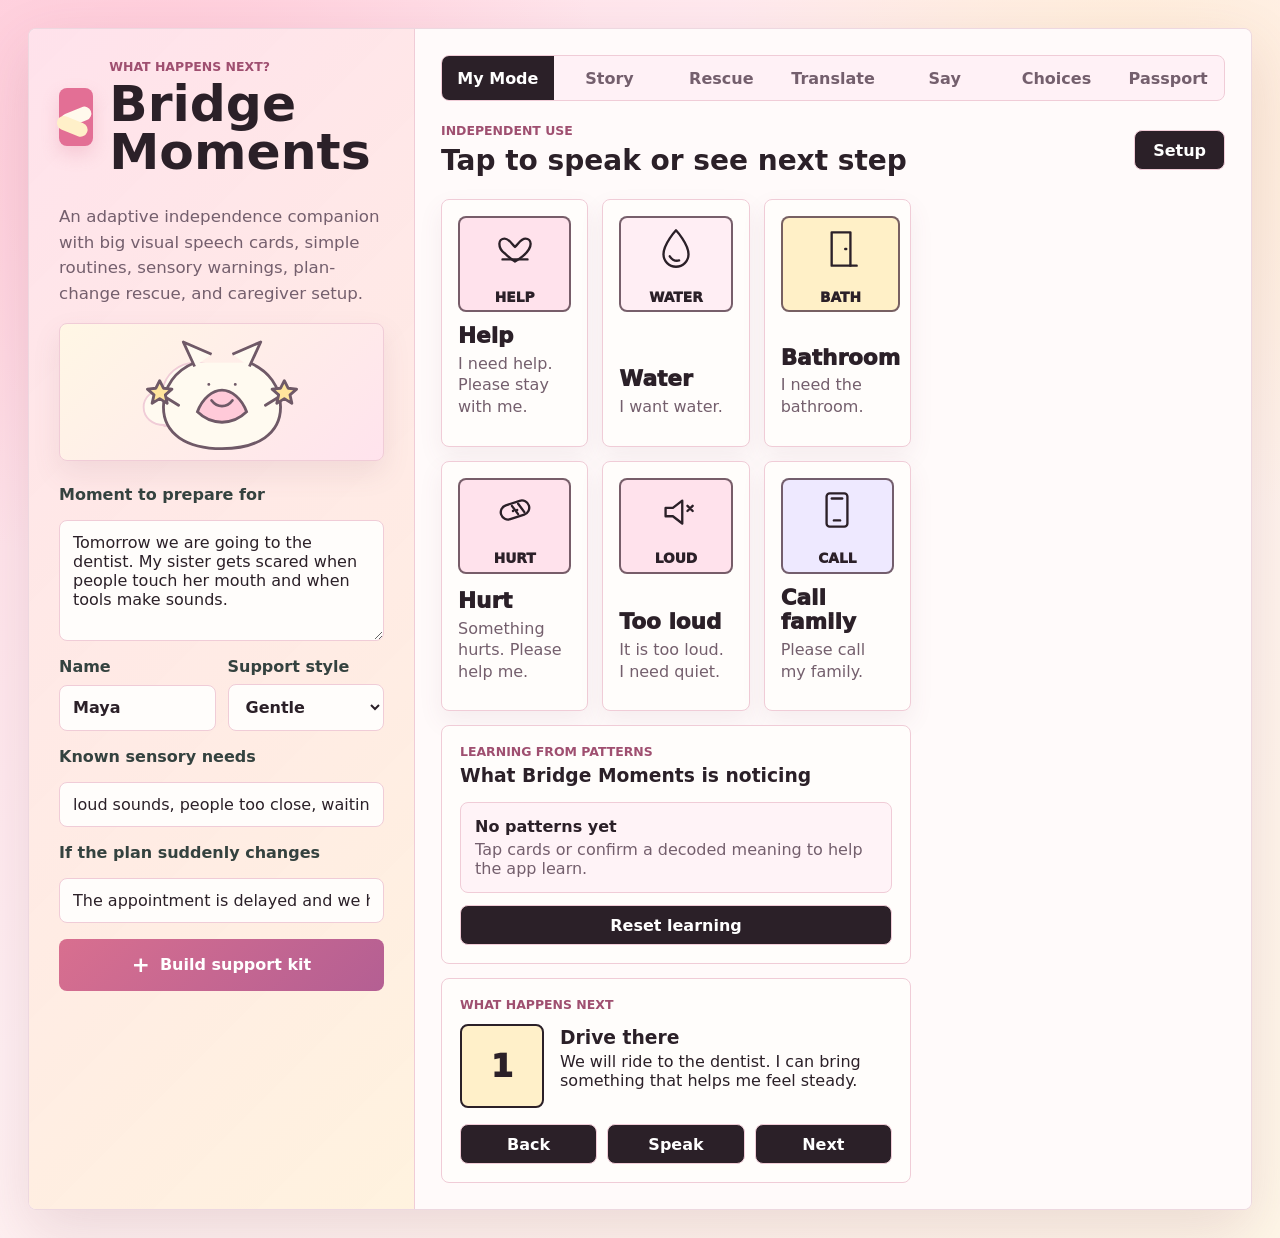
==== commit 23f67a33: "Clarify adaptive/rule-based framing and add device-only storage note" ====
--- a/index.html
+++ b/index.html
@@ -19,7 +19,7 @@
           </div>
 
           <p class="mission">
-            An AI independence companion with big visual speech cards, simple
+            An adaptive independence companion with big visual speech cards, simple
             routines, sensory warnings, plan-change rescue, and caregiver setup.
           </p>
 
@@ -120,6 +120,7 @@
               <aside class="caregiver-setup" id="caregiverSetup">
                 <p class="eyebrow">Caregiver setup</p>
                 <h3>Add a custom card</h3>
+<p class="note">Saved only on this device's browser — custom cards and learned patterns won't follow to another phone or tablet.</p>
                 <label for="cardLabel">Card label</label>
                 <input id="cardLabel" value="Mom" />
                 <label for="cardPhrase">Spoken phrase</label>
--- a/styles.css
+++ b/styles.css
@@ -1014,3 +1014,84 @@
     width: 56px;
   }
 }
+
+.feedback-page {
+  min-height: 100vh;
+  padding: 28px;
+  display: grid;
+  place-items: start center;
+}
+
+.feedback-shell {
+  width: min(900px, 100%);
+  display: grid;
+  grid-template-columns: 0.8fr 1.2fr;
+  gap: 18px;
+}
+
+.feedback-intro,
+.feedback-form {
+  border: 1px solid var(--line);
+  border-radius: 8px;
+  background: rgba(255, 250, 251, 0.95);
+  box-shadow: var(--shadow);
+  padding: 24px;
+}
+
+.feedback-intro {
+  align-self: start;
+}
+
+.feedback-intro p {
+  color: var(--muted);
+  line-height: 1.55;
+}
+
+.note {
+  padding: 14px;
+  border-radius: 8px;
+  background: #fff0c7;
+  color: var(--ink) !important;
+  font-weight: 800;
+}
+
+.feedback-form {
+  display: grid;
+  gap: 16px;
+}
+
+.feedback-form fieldset {
+  margin: 0;
+  padding: 14px;
+  border: 1px solid var(--line);
+  border-radius: 8px;
+  display: grid;
+  gap: 10px;
+}
+
+.feedback-form legend {
+  padding: 0 6px;
+  color: #34423f;
+  font-weight: 850;
+}
+
+.feedback-form fieldset label {
+  display: flex;
+  align-items: center;
+  gap: 10px;
+  font-weight: 700;
+}
+
+.hidden-field {
+  display: none;
+}
+
+@media (max-width: 800px) {
+  .feedback-page {
+    padding: 0;
+  }
+
+  .feedback-shell {
+    grid-template-columns: 1fr;
+  }
+}
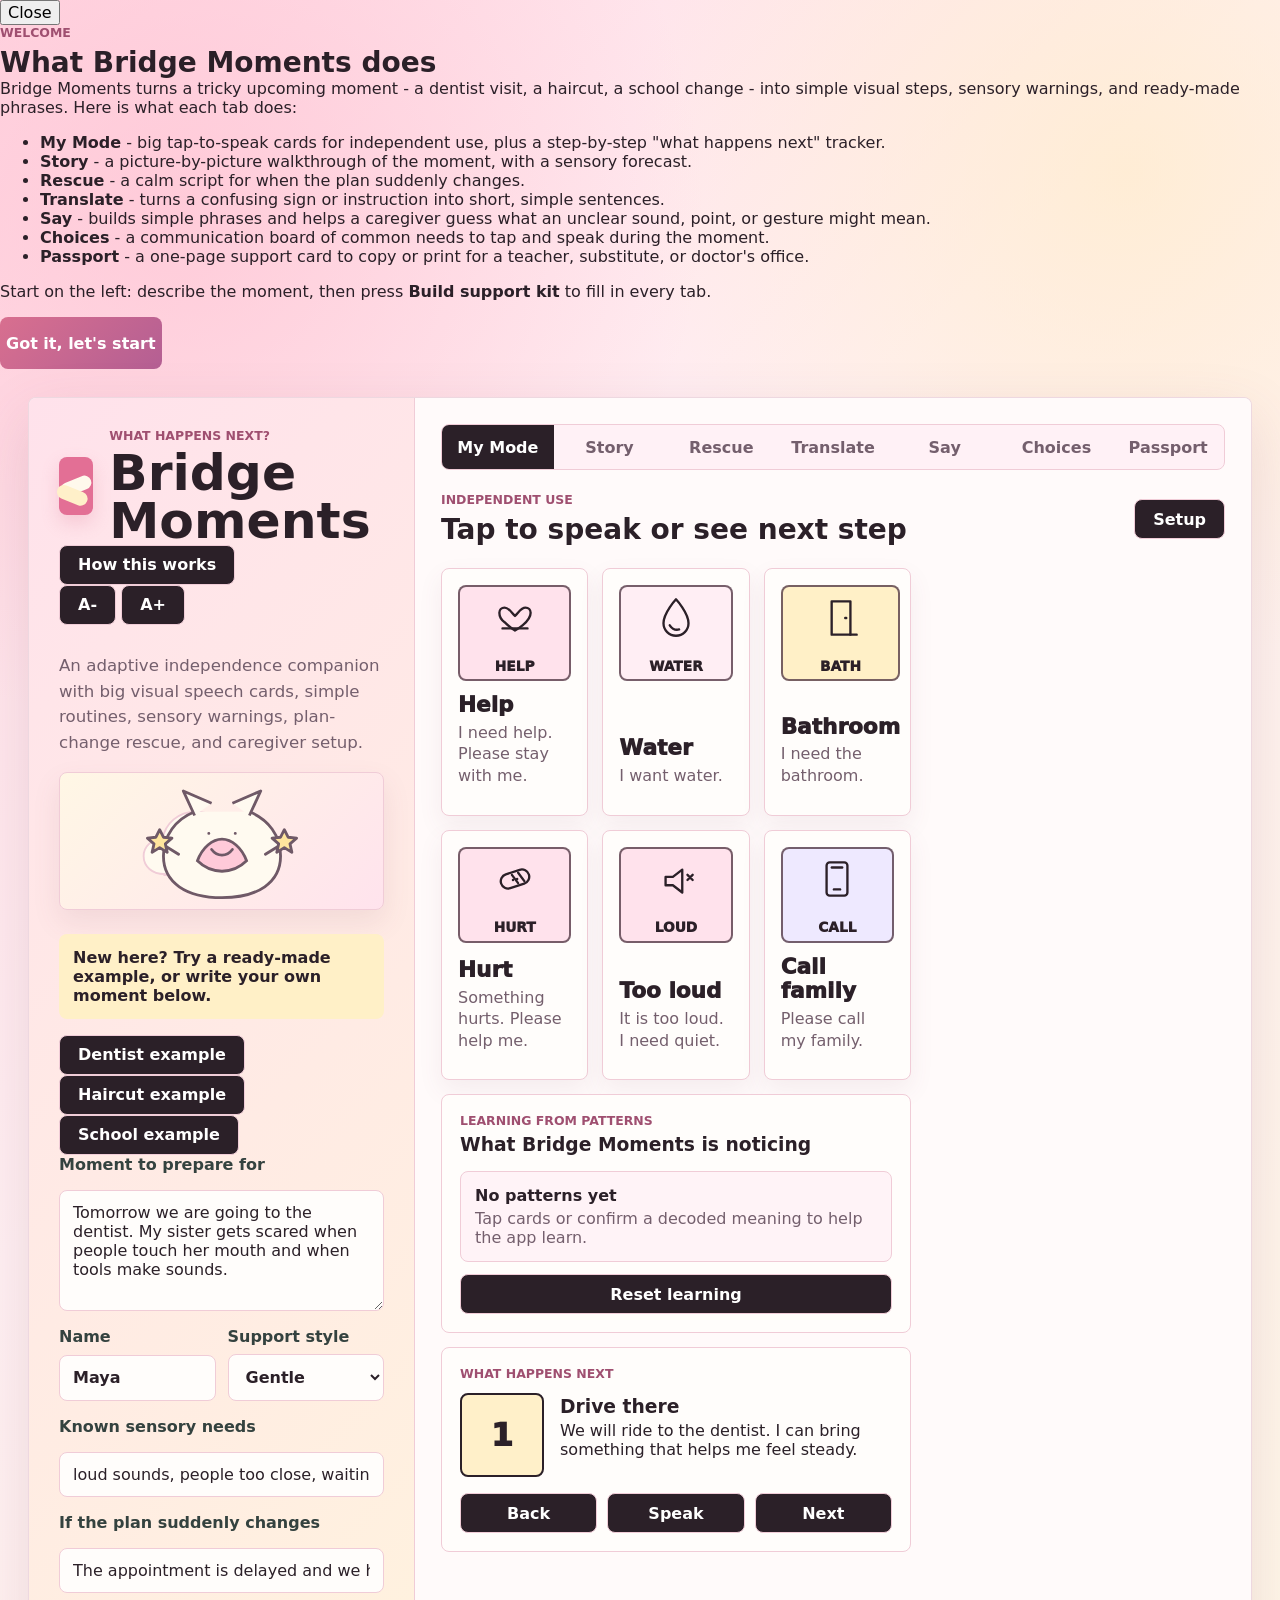
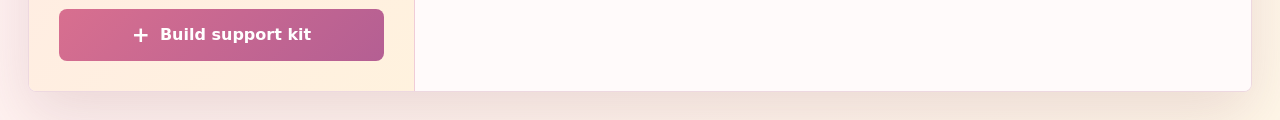
==== commit 4167f8f5: "Add tutorial, text-size controls, example switcher, and print button" ====
--- a/index.html
+++ b/index.html
@@ -7,6 +7,30 @@
     <link rel="stylesheet" href="styles.css" />
   </head>
   <body>
+        <div class="tutorial-overlay" id="tutorialOverlay" role="dialog" aria-modal="true" aria-labelledby="tutorialTitle">
+        <div class="tutorial-card">
+          <button class="tutorial-close" id="tutorialClose" type="button" aria-label="Close tutorial">Close</button>
+          <p class="eyebrow">Welcome</p>
+          <h2 id="tutorialTitle">What Bridge Moments does</h2>
+          <p>
+            Bridge Moments turns a tricky upcoming moment - a dentist visit, a haircut, a school change - into simple visual steps, sensory warnings, and ready-made phrases. Here is what each tab does:
+          </p>
+          <ul class="tutorial-list">
+            <li><strong>My Mode</strong> - big tap-to-speak cards for independent use, plus a step-by-step "what happens next" tracker.</li>
+            <li><strong>Story</strong> - a picture-by-picture walkthrough of the moment, with a sensory forecast.</li>
+            <li><strong>Rescue</strong> - a calm script for when the plan suddenly changes.</li>
+            <li><strong>Translate</strong> - turns a confusing sign or instruction into short, simple sentences.</li>
+            <li><strong>Say</strong> - builds simple phrases and helps a caregiver guess what an unclear sound, point, or gesture might mean.</li>
+            <li><strong>Choices</strong> - a communication board of common needs to tap and speak during the moment.</li>
+            <li><strong>Passport</strong> - a one-page support card to copy or print for a teacher, substitute, or doctor's office.</li>
+          </ul>
+          <p>
+            Start on the left: describe the moment, then press <strong>Build support kit</strong> to fill in every tab.
+          </p>
+          <button class="primary-action" id="tutorialStart" type="button">Got it, let's start</button>
+        </div>
+      </div>
+
     <main class="app-shell">
       <section class="workspace" aria-label="Bridge Moments app">
         <aside class="side-panel">
@@ -15,6 +39,14 @@
             <div>
               <p class="eyebrow">What happens next?</p>
               <h1>Bridge Moments</h1>
+            </div>
+          </div>
+
+          <div class="header-tools">
+            <button class="small-action" id="helpButton" type="button">How this works</button>
+            <div class="text-size-controls" role="group" aria-label="Text size">
+              <button class="small-action" id="textSmaller" type="button" aria-label="Decrease text size">A-</button>
+              <button class="small-action" id="textLarger" type="button" aria-label="Increase text size">A+</button>
             </div>
           </div>
 
@@ -35,6 +67,15 @@
               <path class="mascot-star" d="m24 54 4 8 9 1-7 6 2 9-8-5-8 5 2-9-7-6 9-1 4-8Z"/>
               <path class="mascot-star" d="m156 54 4 8 9 1-7 6 2 9-8-5-8 5 2-9-7-6 9-1 4-8Z"/>
             </svg>
+          </div>
+
+          <div class="example-switcher">
+            <p class="note">New here? Try a ready-made example, or write your own moment below.</p>
+            <div class="example-buttons">
+              <button class="small-action" type="button" data-example="dentist">Dentist example</button>
+              <button class="small-action" type="button" data-example="haircut">Haircut example</button>
+              <button class="small-action" type="button" data-example="school">School example</button>
+            </div>
           </div>
 
           <form id="momentForm" class="moment-form">
@@ -275,7 +316,8 @@
                 <p class="eyebrow">Shareable support card</p>
                 <h2>My Voice Passport</h2>
               </div>
-              <button class="small-action" id="copyPassport" type="button">Copy</button>
+            <button class="small-action" id="copyPassport" type="button">Copy</button>
+            <button class="small-action" id="printPassport" type="button">Print</button>
             </div>
             <article class="passport-card">
               <div class="passport-top">
